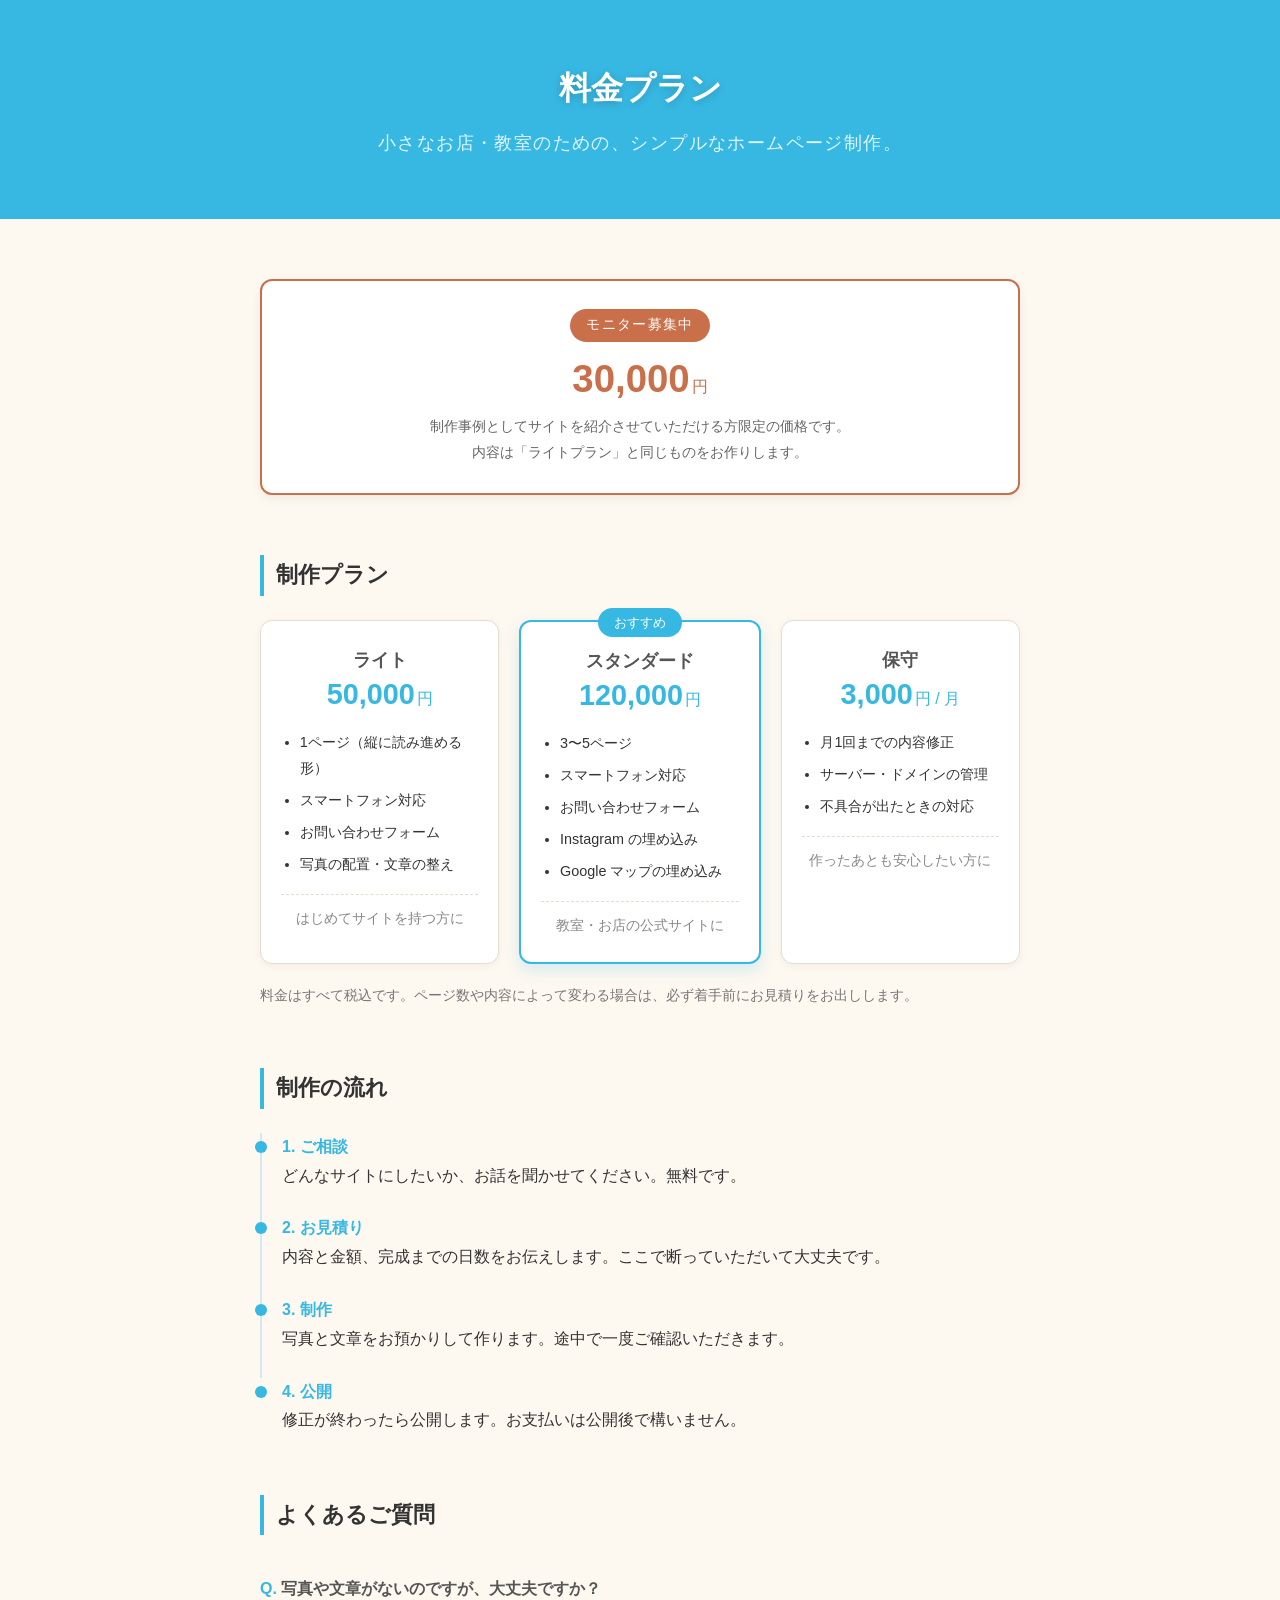
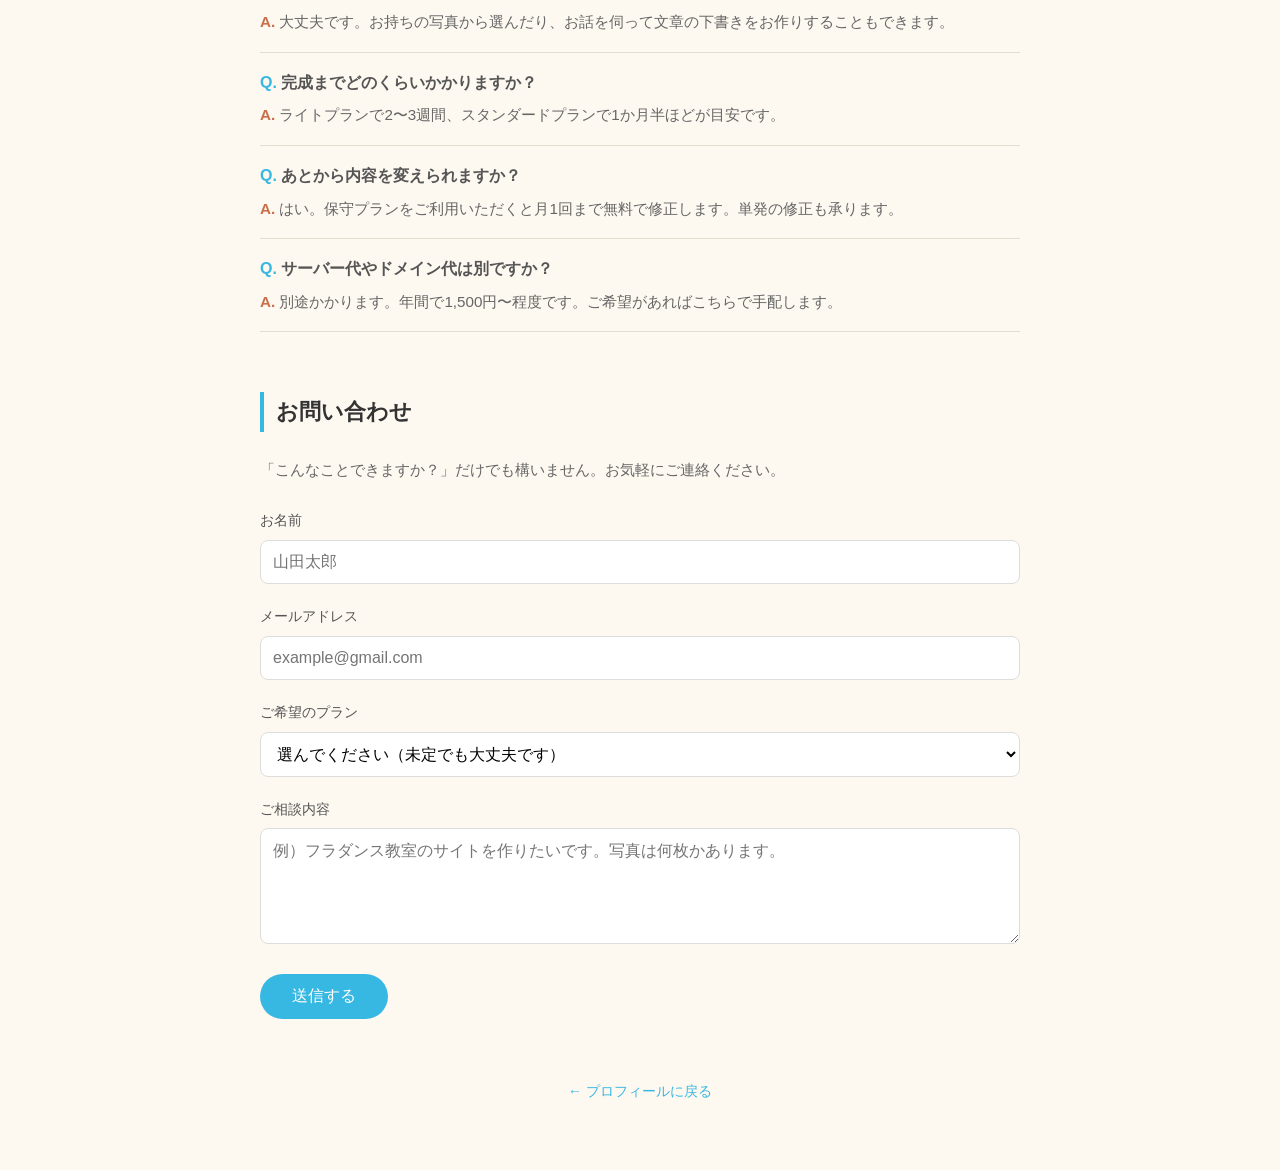
==== price.html @ bb39f510 "Add files via upload" ====
<!DOCTYPE html>
<html lang="ja">
<head>
  <meta charset="UTF-8">
  <meta name="viewport" content="width=device-width, initial-scale=1.0">
  <title>料金プラン｜ホームページ制作</title>
  <link rel="stylesheet" href="price.css">
</head>
<body>

  <header>
    <h1>料金プラン</h1>
    <p class="catch">小さなお店・教室のための、シンプルなホームページ制作。</p>
  </header>

  <!-- 実績づくりのため、最初の数件だけ特別価格で受けることを一番上で伝える -->
  <section id="monitor" class="fade-in">
    <div class="monitor-box">
      <p class="monitor-label">モニター募集中</p>
      <p class="monitor-price">30,000<span class="yen">円</span></p>
      <p class="monitor-note">
        制作事例としてサイトを紹介させていただける方限定の価格です。<br>
        内容は「ライトプラン」と同じものをお作りします。
      </p>
    </div>
  </section>

  <section id="plans" class="fade-in">
    <h2>制作プラン</h2>

    <div class="plan-list">

      <div class="plan">
        <p class="plan-name">ライト</p>
        <p class="plan-price">50,000<span class="yen">円</span></p>
        <ul>
          <li>1ページ（縦に読み進める形）</li>
          <li>スマートフォン対応</li>
          <li>お問い合わせフォーム</li>
          <li>写真の配置・文章の整え</li>
        </ul>
        <p class="plan-for">はじめてサイトを持つ方に</p>
      </div>

      <!-- 一番選んでほしいプランなので recommend クラスで目立たせる -->
      <div class="plan recommend">
        <p class="plan-badge">おすすめ</p>
        <p class="plan-name">スタンダード</p>
        <p class="plan-price">120,000<span class="yen">円</span></p>
        <ul>
          <li>3〜5ページ</li>
          <li>スマートフォン対応</li>
          <li>お問い合わせフォーム</li>
          <li>Instagram の埋め込み</li>
          <li>Google マップの埋め込み</li>
        </ul>
        <p class="plan-for">教室・お店の公式サイトに</p>
      </div>

      <div class="plan">
        <p class="plan-name">保守</p>
        <p class="plan-price">3,000<span class="yen">円 / 月</span></p>
        <ul>
          <li>月1回までの内容修正</li>
          <li>サーバー・ドメインの管理</li>
          <li>不具合が出たときの対応</li>
        </ul>
        <p class="plan-for">作ったあとも安心したい方に</p>
      </div>

    </div>

    <p class="plans-note">
      料金はすべて税込です。ページ数や内容によって変わる場合は、必ず着手前にお見積りをお出しします。
    </p>
  </section>

  <section id="flow" class="fade-in">
    <h2>制作の流れ</h2>
    <ol class="flow-list">
      <li>
        <p class="flow-step">1. ご相談</p>
        <p>どんなサイトにしたいか、お話を聞かせてください。無料です。</p>
      </li>
      <li>
        <p class="flow-step">2. お見積り</p>
        <p>内容と金額、完成までの日数をお伝えします。ここで断っていただいて大丈夫です。</p>
      </li>
      <li>
        <p class="flow-step">3. 制作</p>
        <p>写真と文章をお預かりして作ります。途中で一度ご確認いただきます。</p>
      </li>
      <li>
        <p class="flow-step">4. 公開</p>
        <p>修正が終わったら公開します。お支払いは公開後で構いません。</p>
      </li>
    </ol>
  </section>

  <section id="faq" class="fade-in">
    <h2>よくあるご質問</h2>

    <div class="faq-item">
      <p class="faq-q">写真や文章がないのですが、大丈夫ですか？</p>
      <p class="faq-a">大丈夫です。お持ちの写真から選んだり、お話を伺って文章の下書きをお作りすることもできます。</p>
    </div>

    <div class="faq-item">
      <p class="faq-q">完成までどのくらいかかりますか？</p>
      <p class="faq-a">ライトプランで2〜3週間、スタンダードプランで1か月半ほどが目安です。</p>
    </div>

    <div class="faq-item">
      <p class="faq-q">あとから内容を変えられますか？</p>
      <p class="faq-a">はい。保守プランをご利用いただくと月1回まで無料で修正します。単発の修正も承ります。</p>
    </div>

    <div class="faq-item">
      <p class="faq-q">サーバー代やドメイン代は別ですか？</p>
      <p class="faq-a">別途かかります。年間で1,500円〜程度です。ご希望があればこちらで手配します。</p>
    </div>
  </section>

  <section id="contact" class="fade-in">
    <h2>お問い合わせ</h2>
    <p class="contact-lead">
      「こんなことできますか？」だけでも構いません。お気軽にご連絡ください。
    </p>

    <form action="https://formspree.io/f/mzdqrrdz" method="POST">
      <!-- どのページから来た問い合わせか、メールの件名で分かるようにする -->
      <input type="hidden" name="_subject" value="【料金ページ】ホームページ制作のお問い合わせ">

      <div class="form-group">
        <label for="name">お名前</label>
        <input type="text" id="name" name="name" placeholder="山田太郎">
      </div>
      <div class="form-group">
        <label for="email">メールアドレス</label>
        <input type="email" id="email" name="email" placeholder="example@gmail.com">
      </div>
      <div class="form-group">
        <label for="plan">ご希望のプラン</label>
        <select id="plan" name="plan">
          <option value="">選んでください（未定でも大丈夫です）</option>
          <option value="モニター（30,000円）">モニター（30,000円）</option>
          <option value="ライト（50,000円）">ライト（50,000円）</option>
          <option value="スタンダード（120,000円）">スタンダード（120,000円）</option>
          <option value="まだ決めていない・相談したい">まだ決めていない・相談したい</option>
        </select>
      </div>
      <div class="form-group">
        <label for="message">ご相談内容</label>
        <textarea id="message" name="message" rows="5" placeholder="例）フラダンス教室のサイトを作りたいです。写真は何枚かあります。"></textarea>
      </div>
      <button type="submit">送信する</button>
    </form>
  </section>

  <p class="back-link"><a href="index.html">← プロフィールに戻る</a></p>

<script>
    // スクロールでふわっと表示
const observer = new IntersectionObserver(function(entries) {
  entries.forEach(function(entry) {
    if (entry.isIntersecting) {
      entry.target.classList.add('visible');
    }
  });
});

document.querySelectorAll('.fade-in').forEach(function(el) {
  observer.observe(el);
});

    // ページが表示されたときにフォームをリセット
  window.addEventListener('pageshow', function() {
    document.querySelector('form').reset();
  });

  document.querySelector('form').addEventListener('submit', function(e) {
    var name    = document.getElementById('name').value;
    var email   = document.getElementById('email').value;
    var plan    = document.getElementById('plan').value;
    var message = document.getElementById('message').value;

    if (!name || !email || !message) {
      alert('お名前・メールアドレス・ご相談内容を入力してください');
      e.preventDefault();
      return;
    }

    var confirmed = confirm(
      '以下の内容で送信しますか？\n\n' +
      'お名前：' + name + '\n' +
      'メール：' + email + '\n' +
      'ご希望のプラン：' + (plan || '未選択') + '\n' +
      'ご相談内容：' + message
    );

    if (!confirmed) {
      e.preventDefault(); // キャンセルしたら送信しない
    }
  });
</script>

</body>
</html>
---- price.css ----
/* ========== 全体 ========== */
* {
  margin: 0;
  padding: 0;
  box-sizing: border-box;
}

body {
  font-family: sans-serif;
  color: #333;
  line-height: 1.8;
  background-color: #fdf8f0; /* 砂浜っぽいベージュ（プロフィールサイトと同じ） */
}

/* ========== ヘッダー ========== */
header {
  background-color: #37b8e3;
  text-align: center;
  padding: 60px 20px;
}

header h1 {
  font-size: 2rem;
  margin-bottom: 10px;
  color: white;
  text-shadow: 0 2px 8px rgba(0,0,0,0.2);
}

.catch {/* キャッチコピー */
  font-size: 1.1rem;
  color: #e0f7ff;
  letter-spacing: 0.08em;
}

/* ========== セクション共通 ========== */
section {
  max-width: 800px;
  margin: 60px auto;
  padding: 0 20px;
}

h2 {
  font-size: 1.4rem;
  border-left: 4px solid #37b8e3; /* アクセントも海の青に */
  padding-left: 12px;
  margin-bottom: 24px;
}

/* ========== モニター募集の枠 ========== */
.monitor-box {
  background-color: #fff;
  border: 2px solid #c96f4a; /* ここだけテラコッタで目立たせる */
  border-radius: 12px;
  padding: 28px 24px;
  text-align: center;
  box-shadow: 0 4px 12px rgba(0,0,0,0.06);
}

.monitor-label {
  display: inline-block;
  background-color: #c96f4a;
  color: white;
  font-size: 0.85rem;
  letter-spacing: 0.1em;
  padding: 4px 16px;
  border-radius: 20px;
  margin-bottom: 12px;
}

.monitor-price {
  font-size: 2.4rem;
  font-weight: bold;
  color: #c96f4a;
  line-height: 1.3;
}

.monitor-note {
  font-size: 0.9rem;
  color: #666;
  margin-top: 10px;
}

/* 金額のうしろの「円」だけ小さくする */
.yen {
  font-size: 1rem;
  font-weight: normal;
  margin-left: 2px;
}

/* ========== 制作プラン ========== */
.plan-list {
  display: flex;
  flex-direction: row; /* 横に3枚並べる */
  gap: 20px;
  align-items: stretch; /* カードの高さを揃える */
}

.plan {
  flex: 1;
  background-color: #fff;
  border: 1px solid #e6ddd1;
  border-radius: 12px;
  padding: 24px 20px;
  position: relative;
  box-shadow: 0 2px 8px rgba(0,0,0,0.05);
}

/* おすすめのプランだけ枠を青くして少し持ち上げる */
.plan.recommend {
  border: 2px solid #37b8e3;
  box-shadow: 0 6px 16px rgba(55,184,227,0.2);
}

.plan-badge {
  position: absolute;
  top: -14px;
  left: 50%;
  transform: translateX(-50%); /* 中央に寄せる */
  background-color: #37b8e3;
  color: white;
  font-size: 0.8rem;
  padding: 3px 16px;
  border-radius: 20px;
  white-space: nowrap;
}

.plan-name {
  font-size: 1.1rem;
  font-weight: bold;
  text-align: center;
  color: #555;
}

.plan-price {
  font-size: 1.8rem;
  font-weight: bold;
  text-align: center;
  color: #37b8e3;
  margin-bottom: 16px;
  line-height: 1.3;
}

.plan ul {
  padding-left: 1.3em;
  font-size: 0.9rem;
  margin-bottom: 16px;
}

.plan ul li {
  margin-bottom: 6px;
}

.plan-for {
  font-size: 0.85rem;
  color: #888;
  text-align: center;
  border-top: 1px dashed #e6ddd1;
  padding-top: 12px;
}

.plans-note {
  font-size: 0.85rem;
  color: #777;
  margin-top: 20px;
}

/* ========== 制作の流れ ========== */
.flow-list {
  list-style: none; /* 数字は自分で書くので消す */
}

.flow-list li {
  border-left: 2px solid #cfe9f5;
  padding: 0 0 24px 20px;
  position: relative;
}

/* 線の上に丸を置いてステップらしく見せる */
.flow-list li::before {
  content: '';
  position: absolute;
  left: -7px;
  top: 8px;
  width: 12px;
  height: 12px;
  background-color: #37b8e3;
  border-radius: 50%;
}

.flow-list li:last-child {
  border-left: 2px solid transparent; /* 最後だけ線を消す */
  padding-bottom: 0;
}

.flow-step {
  font-weight: bold;
  color: #37b8e3;
}

/* ========== よくあるご質問 ========== */
.faq-item {
  border-bottom: 1px solid #e6ddd1;
  padding: 16px 0;
}

.faq-q {
  font-weight: bold;
  color: #555;
}

.faq-q::before {
  content: 'Q. ';
  color: #37b8e3;
}

.faq-a {
  font-size: 0.95rem;
  color: #666;
  margin-top: 4px;
}

.faq-a::before {
  content: 'A. ';
  color: #c96f4a;
  font-weight: bold;
}

/* ========== お問い合わせ ========== */
.contact-lead {
  margin-bottom: 24px;
  font-size: 0.95rem;
  color: #666;
}

.form-group {
  margin-bottom: 20px;
}

.form-group label {
  display: block;
  margin-bottom: 6px;
  font-size: 0.9rem;
  color: #555;
}

.form-group input,
.form-group textarea,
.form-group select {
  width: 100%;
  padding: 12px;
  border: 1px solid #ddd;
  border-radius: 8px;
  font-size: 1rem;
  outline: none;
  background-color: #fff;
  transition: border-color 0.3s;
}

.form-group input:focus,
.form-group textarea:focus,
.form-group select:focus {
  border-color: #37b8e3; /* 入力中に枠が青くなる */
}

button[type="submit"] {
  display: inline-block;
  color: white;
  background-color: #37b8e3;
  border: none;
  padding: 12px 32px;
  border-radius: 30px;
  font-size: 1rem;
  cursor: pointer;
  transition: background-color 0.3s;
}

button[type="submit"]:hover {
  background-color: #007baa;
}

/* ========== プロフィールへ戻るリンク ========== */
.back-link {
  text-align: center;
  margin-bottom: 60px;
  font-size: 0.9rem;
}

.back-link a {
  color: #37b8e3;
  text-decoration: none;
}

.back-link a:hover {
  text-decoration: underline;
}

/* ========== アニメーション ========== */
.fade-in {
  opacity: 0;
  transform: translateY(30px); /* 少し下にずらした状態からスタート */
  transition: opacity 0.6s ease, transform 0.6s ease;
}

.fade-in.visible {
  opacity: 1;
  transform: translateY(0); /* 元の位置に戻る */
}

/* ========== スマホ対応 ========== */
@media (max-width: 600px) {

  header {
    padding: 48px 20px;
  }

  header h1 {
    font-size: 1.6rem;
  }

  .catch {
    font-size: 0.9rem;
  }

  section {
    padding: 0 16px;
    margin: 44px auto;
  }

  /* カードを縦積みにする */
  .plan-list {
    flex-direction: column;
    gap: 28px;
  }

  /* 縦並びになると「おすすめ」の帯が隣とぶつかるので少し下げる */
  .plan.recommend {
    margin-top: 6px;
  }

  .monitor-price {
    font-size: 2rem;
  }
}
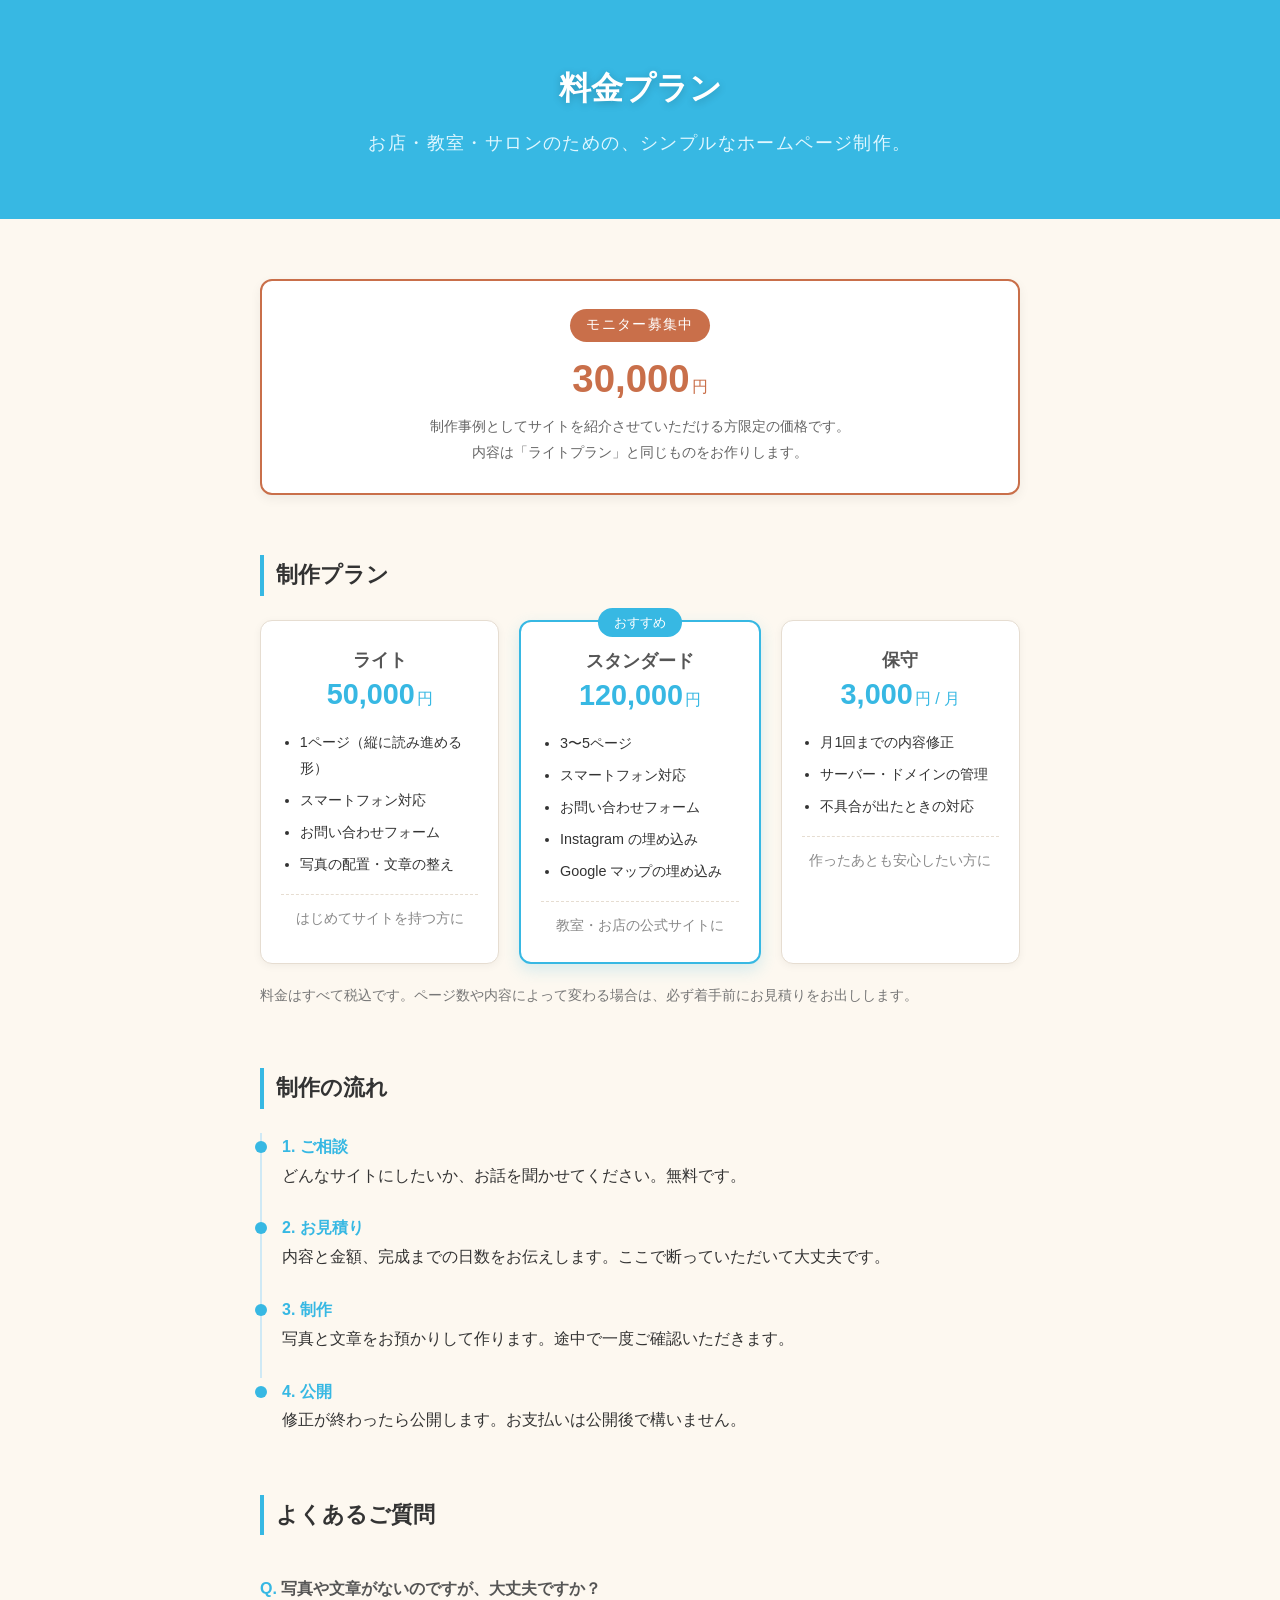
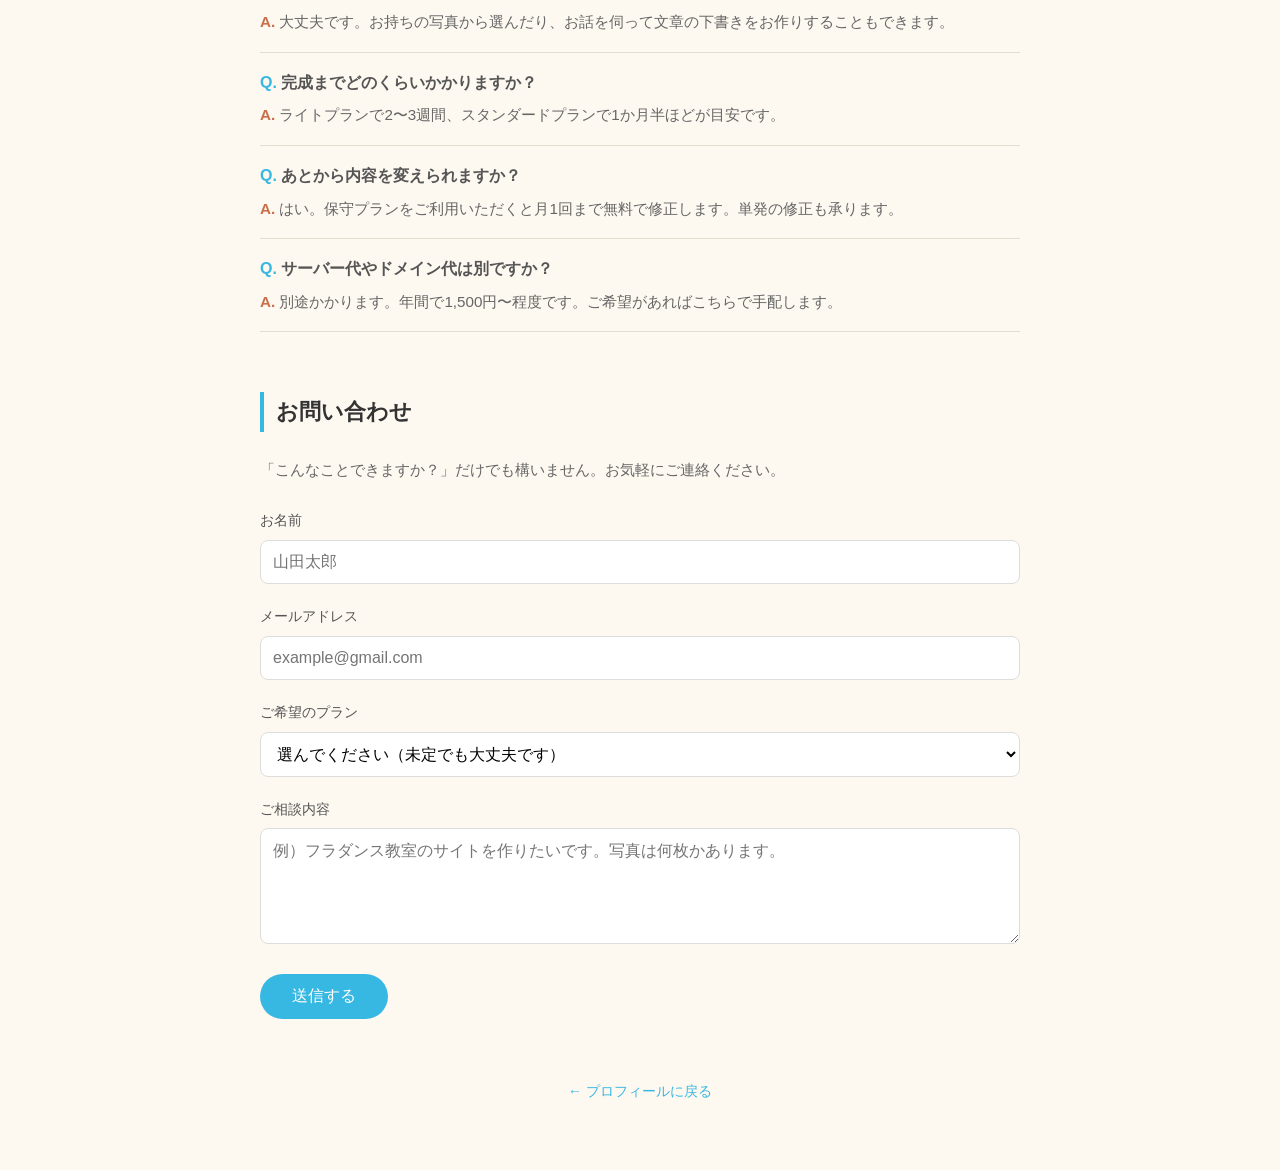
==== commit 70bd5ca9: "Add files via upload" ====
--- a/price.html
+++ b/price.html
@@ -3,14 +3,14 @@
 <head>
   <meta charset="UTF-8">
   <meta name="viewport" content="width=device-width, initial-scale=1.0">
-  <title>料金プラン｜ホームページ制作</title>
+  <title>料金プラン｜はじめてのホームページ制作</title>
   <link rel="stylesheet" href="price.css">
 </head>
 <body>
 
   <header>
     <h1>料金プラン</h1>
-    <p class="catch">小さなお店・教室のための、シンプルなホームページ制作。</p>
+    <p class="catch">お店・教室・サロンのための、シンプルなホームページ制作。</p>
   </header>
 
   <!-- 実績づくりのため、最初の数件だけ特別価格で受けることを一番上で伝える -->
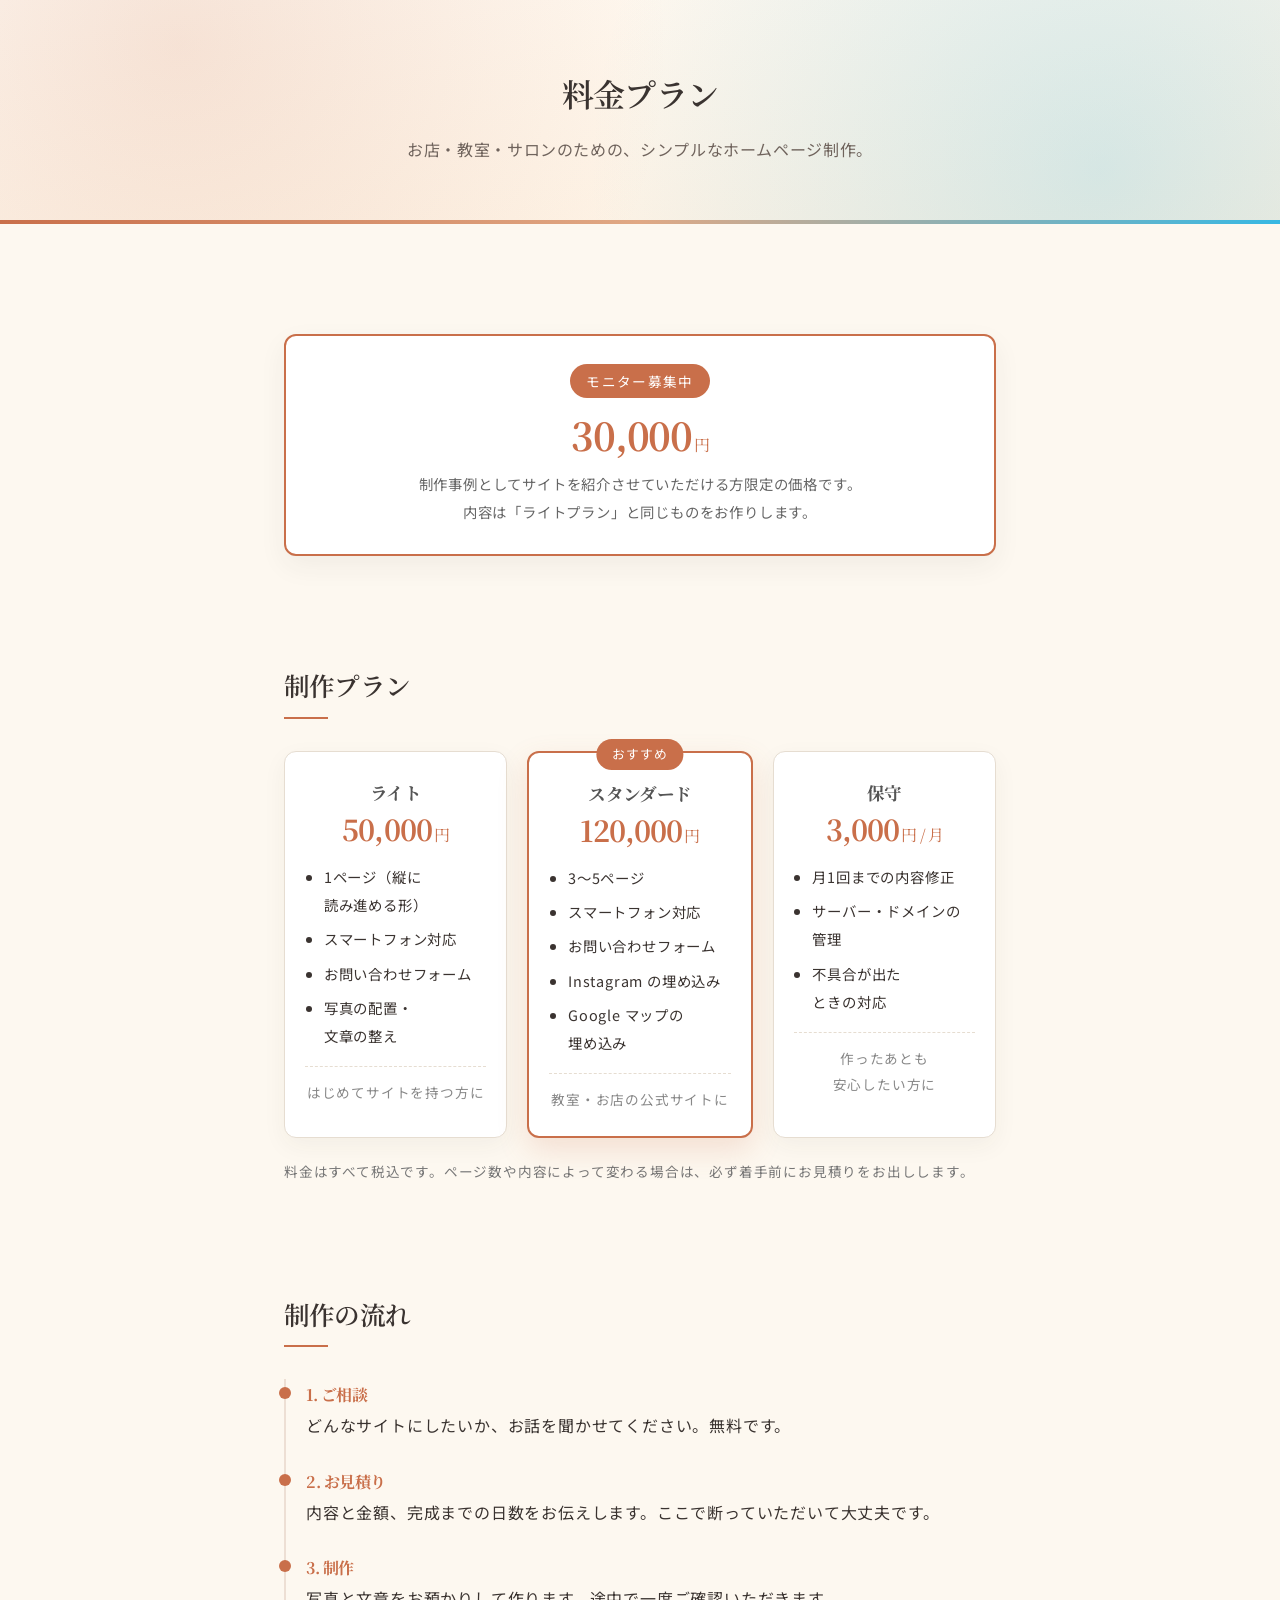
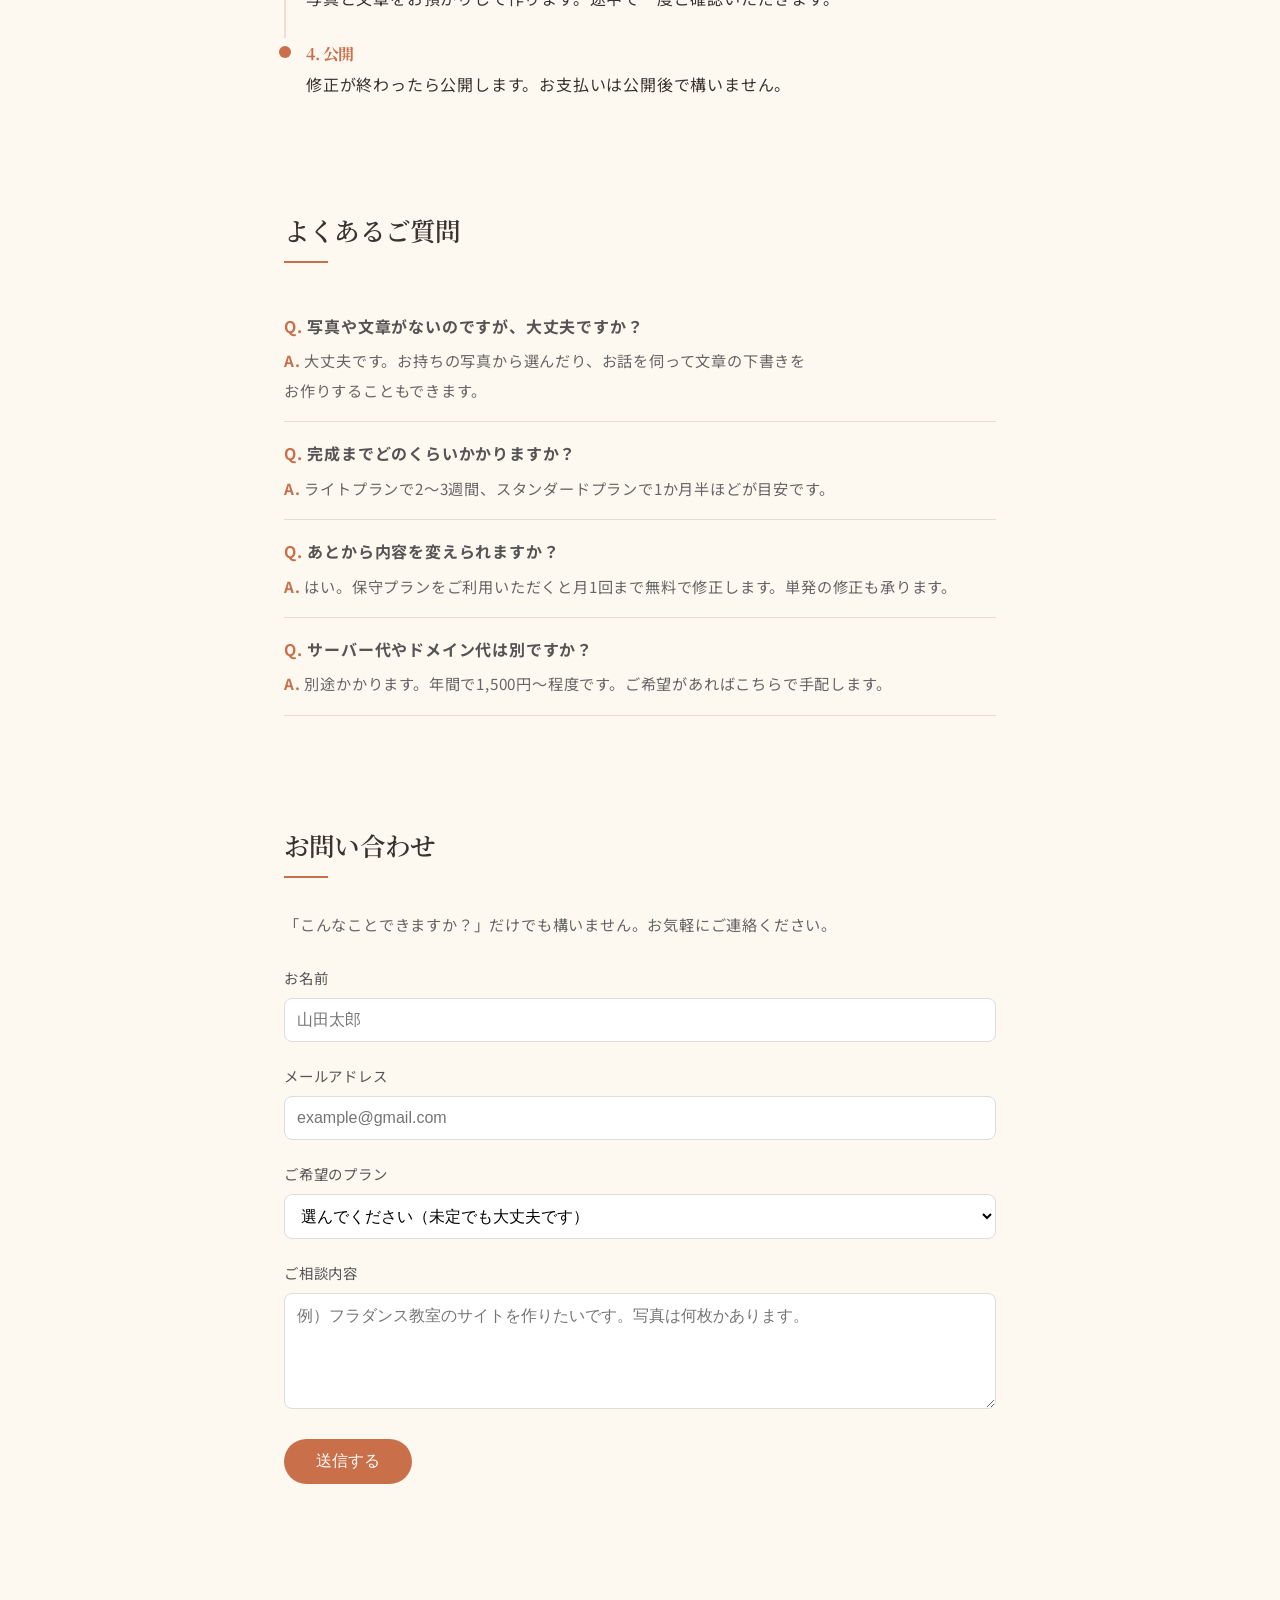
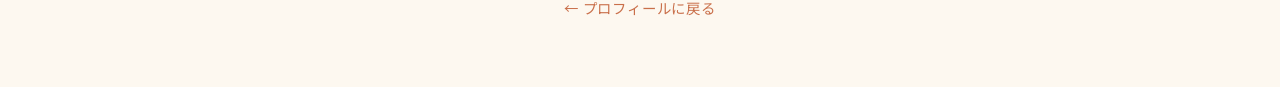
==== commit 79de703d: "Add files via upload" ====
--- a/price.html
+++ b/price.html
@@ -4,6 +4,10 @@
   <meta charset="UTF-8">
   <meta name="viewport" content="width=device-width, initial-scale=1.0">
   <title>料金プラン｜はじめてのホームページ制作</title>
+  <!-- トップページと同じフォントを読み込む -->
+  <link rel="preconnect" href="https://fonts.googleapis.com">
+  <link rel="preconnect" href="https://fonts.gstatic.com" crossorigin>
+  <link href="https://fonts.googleapis.com/css2?family=Noto+Sans+JP:wght@400;500&family=Noto+Serif+JP:wght@600&display=swap" rel="stylesheet">
   <link rel="stylesheet" href="price.css">
 </head>
 <body>
--- a/price.css
+++ b/price.css
@@ -6,44 +6,83 @@
 }
 
 body {
-  font-family: sans-serif;
-  color: #333;
-  line-height: 1.8;
+  /* 本文はゴシック体 */
+  font-family: "Noto Sans JP", "Hiragino Sans", "Yu Gothic", sans-serif;
+  color: #3a3330;
+  line-height: 1.95;
   background-color: #fdf8f0; /* 砂浜っぽいベージュ（プロフィールサイトと同じ） */
+  letter-spacing: 0.05em;
+}
+
+/* 見出しと金額は明朝体に */
+h1, h2, .plan-name, .plan-price, .monitor-price, .flow-step {
+  font-family: "Noto Serif JP", "Hiragino Mincho ProN", serif;
+  font-weight: 600;
+  letter-spacing: -0.03em;
+}
+
+/* 日本語の改行を読みやすく */
+p, li, h1, h2 {
+  word-break: auto-phrase;
+  overflow-wrap: anywhere;
+  text-wrap: pretty;
 }
 
 /* ========== ヘッダー ========== */
+/* トップページと同じ配色にそろえる */
 header {
-  background-color: #37b8e3;
-  text-align: center;
-  padding: 60px 20px;
+  background:
+    radial-gradient(circle at 14% 20%, rgba(201,111,74,0.16) 0, transparent 44%),
+    radial-gradient(circle at 86% 76%, rgba(55,184,227,0.20) 0, transparent 46%),
+    linear-gradient(170deg, #fffaf3 0%, #fdf0e0 100%);
+  text-align: center;
+  padding: 62px 20px 58px;
+  position: relative;
+  overflow: hidden;
+}
+
+header::after {
+  content: '';
+  position: absolute;
+  left: 0; right: 0; bottom: 0;
+  height: 4px;
+  background: linear-gradient(90deg, #c96f4a 0%, #e0a884 50%, #37b8e3 100%);
 }
 
 header h1 {
   font-size: 2rem;
   margin-bottom: 10px;
-  color: white;
-  text-shadow: 0 2px 8px rgba(0,0,0,0.2);
+  color: #3a3330;
 }
 
 .catch {/* キャッチコピー */
-  font-size: 1.1rem;
-  color: #e0f7ff;
-  letter-spacing: 0.08em;
+  font-size: 1rem;
+  color: #6f635c;
+  letter-spacing: 0.04em;
 }
 
 /* ========== セクション共通 ========== */
 section {
-  max-width: 800px;
-  margin: 60px auto;
-  padding: 0 20px;
+  max-width: 760px;
+  margin: 110px auto; /* セクション間はしっかり空ける */
+  padding: 0 24px;
 }
 
 h2 {
-  font-size: 1.4rem;
-  border-left: 4px solid #37b8e3; /* アクセントも海の青に */
-  padding-left: 12px;
-  margin-bottom: 24px;
+  font-size: 1.6rem;
+  line-height: 1.5;
+  margin-bottom: 32px;
+  padding-bottom: 14px;
+  position: relative;
+}
+
+h2::after {
+  content: '';
+  position: absolute;
+  left: 0; bottom: 0;
+  width: 44px;
+  height: 2px;
+  background-color: #c96f4a;
 }
 
 /* ========== モニター募集の枠 ========== */
@@ -53,7 +92,7 @@
   border-radius: 12px;
   padding: 28px 24px;
   text-align: center;
-  box-shadow: 0 4px 12px rgba(0,0,0,0.06);
+  box-shadow: 0 10px 28px rgba(58,51,48,0.06);
 }
 
 .monitor-label {
@@ -102,13 +141,13 @@
   border-radius: 12px;
   padding: 24px 20px;
   position: relative;
-  box-shadow: 0 2px 8px rgba(0,0,0,0.05);
+  box-shadow: 0 8px 24px rgba(58,51,48,0.05);
 }
 
 /* おすすめのプランだけ枠を青くして少し持ち上げる */
 .plan.recommend {
-  border: 2px solid #37b8e3;
-  box-shadow: 0 6px 16px rgba(55,184,227,0.2);
+  border: 2px solid #c96f4a;
+  box-shadow: 0 12px 30px rgba(201,111,74,0.18);
 }
 
 .plan-badge {
@@ -116,7 +155,7 @@
   top: -14px;
   left: 50%;
   transform: translateX(-50%); /* 中央に寄せる */
-  background-color: #37b8e3;
+  background-color: #c96f4a;
   color: white;
   font-size: 0.8rem;
   padding: 3px 16px;
@@ -135,7 +174,7 @@
   font-size: 1.8rem;
   font-weight: bold;
   text-align: center;
-  color: #37b8e3;
+  color: #c96f4a;
   margin-bottom: 16px;
   line-height: 1.3;
 }
@@ -170,7 +209,7 @@
 }
 
 .flow-list li {
-  border-left: 2px solid #cfe9f5;
+  border-left: 2px solid #eddfd4;
   padding: 0 0 24px 20px;
   position: relative;
 }
@@ -183,7 +222,7 @@
   top: 8px;
   width: 12px;
   height: 12px;
-  background-color: #37b8e3;
+  background-color: #c96f4a;
   border-radius: 50%;
 }
 
@@ -194,7 +233,7 @@
 
 .flow-step {
   font-weight: bold;
-  color: #37b8e3;
+  color: #c96f4a;
 }
 
 /* ========== よくあるご質問 ========== */
@@ -210,7 +249,7 @@
 
 .faq-q::before {
   content: 'Q. ';
-  color: #37b8e3;
+  color: #c96f4a;
 }
 
 .faq-a {
@@ -259,13 +298,13 @@
 .form-group input:focus,
 .form-group textarea:focus,
 .form-group select:focus {
-  border-color: #37b8e3; /* 入力中に枠が青くなる */
+  border-color: #c96f4a; /* 入力中に枠が色づく */
 }
 
 button[type="submit"] {
   display: inline-block;
   color: white;
-  background-color: #37b8e3;
+  background-color: #c96f4a;
   border: none;
   padding: 12px 32px;
   border-radius: 30px;
@@ -275,7 +314,7 @@
 }
 
 button[type="submit"]:hover {
-  background-color: #007baa;
+  background-color: #b25c39;
 }
 
 /* ========== プロフィールへ戻るリンク ========== */
@@ -286,7 +325,7 @@
 }
 
 .back-link a {
-  color: #37b8e3;
+  color: #c96f4a;
   text-decoration: none;
 }
 
